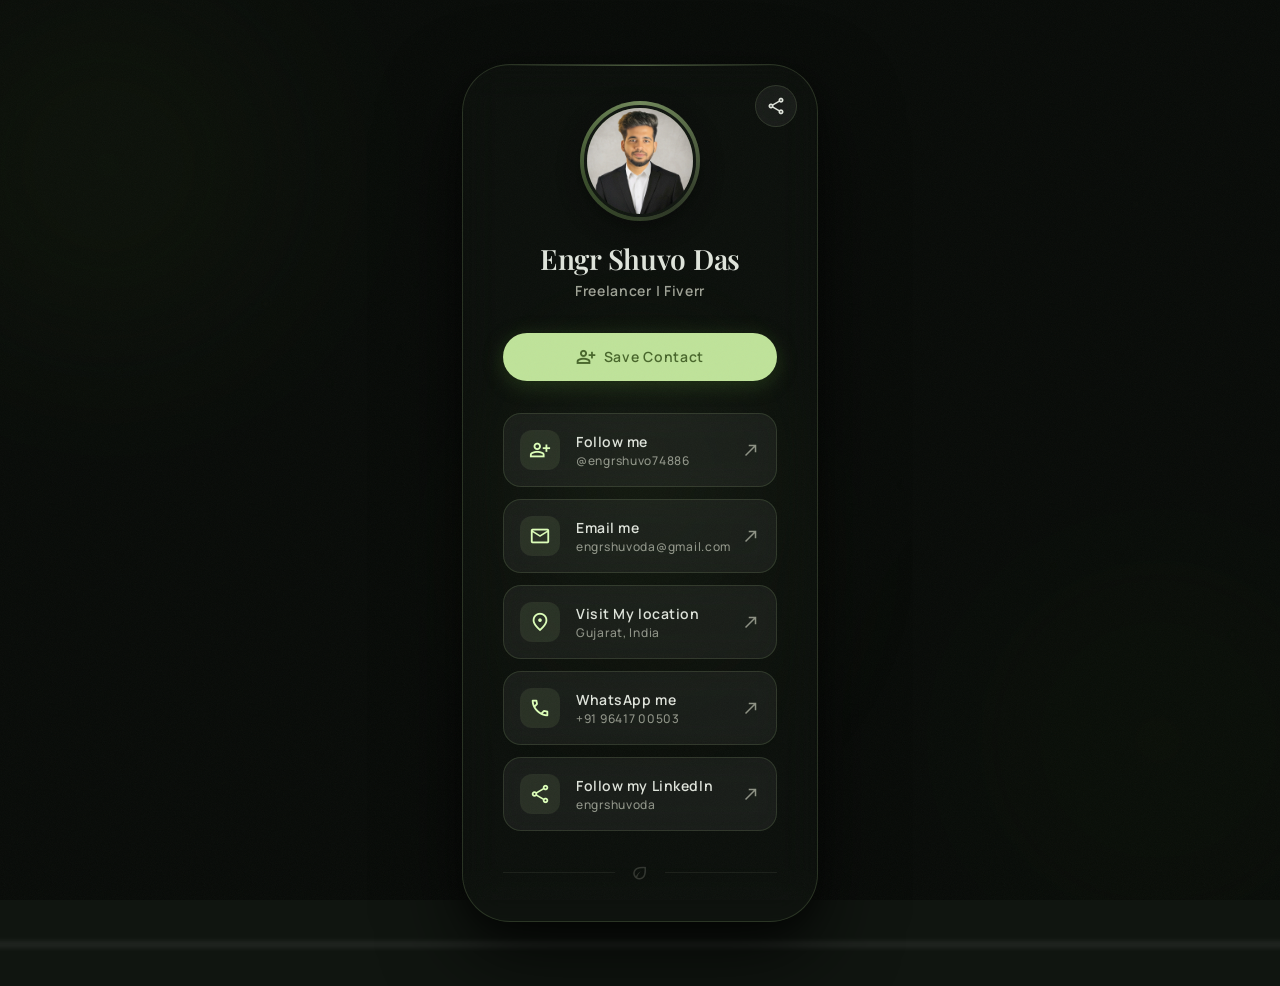
==== index.html @ e0661c2c "up" ====
<!DOCTYPE html>
<html lang="en" class="dark">

<head>
  <meta charset="UTF-8" />
  <meta name="viewport" content="width=device-width, initial-scale=1.0" />
  <meta name="description"
    content="Engr Shuvo Das – Freelancer at Fiverr. Connect via this digital business card: email, WhatsApp, location, and social links." />
  <title>Engr Shuvo Das | Digital Business Card</title>

  <!-- Preconnect for performance -->
  <link rel="preconnect" href="https://fonts.googleapis.com" />
  <link rel="preconnect" href="https://fonts.gstatic.com" crossorigin />

  <!-- Google Fonts: Manrope + Playfair Display -->
  <link
    href="https://fonts.googleapis.com/css2?family=Manrope:wght@400;500;600;700&family=Playfair+Display:wght@500;600;700&display=swap"
    rel="stylesheet" />

  <!-- Material Symbols Outlined -->
  <link
    href="https://fonts.googleapis.com/css2?family=Material+Symbols+Outlined:opsz,wght,FILL,GRAD@20..48,100..700,0..1,-50..200&display=swap"
    rel="stylesheet" />

  <!-- Main stylesheet -->
  <link rel="stylesheet" href="style.css" />
</head>

<body>
  <!-- ANIMATED BACKGROUND: CSS Blobs -->
  <div class="bg-blobs" aria-hidden="true">
    <div class="blob blob-1"></div>
    <div class="blob blob-2"></div>
    <div class="blob blob-3"></div>
  </div>

  <!-- WebGL/Canvas particle layer -->
  <canvas id="bg-canvas" aria-hidden="true"></canvas>

  <!-- Mouse-follow glow -->
  <div class="mouse-glow" id="mouseGlow" aria-hidden="true"></div>

  <!-- BOKEH BACKGROUND IMAGE -->
  <div class="bg-image-wrap" aria-hidden="true">
    <img
      src="https://lh3.googleusercontent.com/aida/[base64]"
      alt="" class="bg-image" />
    <div class="bg-overlay"></div>
  </div>

  <!-- MAIN CONTENT -->
  <main class="card-wrapper" role="main">
    <article class="glass-card" aria-label="Engr Shuvo Das Digital Business Card">

      <!-- ── Floating Share Button (top-right corner) ─────── -->
      <button class="share-fab" id="btn-share" aria-label="Share this card" title="Share">
        <span class="material-symbols-outlined" aria-hidden="true">share</span>
      </button>

      <!-- Profile Section -->
      <header class="profile-section">
        <div class="avatar-ring">
          <img
            src="./Shuvo Pro.png"
            alt="Engr Shuvo Das professional headshot" class="avatar-img" loading="eager" />
        </div>
        <div class="profile-info">
          <h1 class="profile-name">Engr Shuvo Das</h1>
          <p class="profile-title">Freelancer | Fiverr</p>
        </div>
      </header>

      <!-- ── Save Contact CTA ──────────────────────────────── -->
      <button class="save-contact-btn" id="btn-save-contact" aria-label="Save Engr Shuvo Das to contacts">
        <span class="material-symbols-outlined" aria-hidden="true">person_add</span>
        Save Contact
      </button>

      <!-- Action Buttons -->
      <nav class="actions-list" aria-label="Contact actions">

        <a href="https://www.instagram.com/engrshuvo74886/" target="_blank" rel="noopener noreferrer" class="action-btn"
          id="btn-follow" aria-label="Follow Shuvo on Instagram">
          <span class="action-icon-wrap" aria-hidden="true">
            <span class="material-symbols-outlined">person_add</span>
          </span>
          <span class="action-text">
            <span class="action-label">Follow me</span>
            <span class="action-sub">@engrshuvo74886</span>
          </span>
          <span class="action-arrow material-symbols-outlined" aria-hidden="true">north_east</span>
        </a>

        <a href="mailto:engrshuvoda@gmail.com" class="action-btn" id="btn-email" aria-label="Send Shuvo an email">
          <span class="action-icon-wrap" aria-hidden="true">
            <span class="material-symbols-outlined">mail</span>
          </span>
          <span class="action-text">
            <span class="action-label">Email me</span>
            <span class="action-sub">engrshuvoda@gmail.com</span>
          </span>
          <span class="action-arrow material-symbols-outlined" aria-hidden="true">north_east</span>
        </a>

        <a href="https://maps.app.goo.gl/9TnqmrrwfwZEkH7EA" target="_blank" rel="noopener noreferrer"
          class="action-btn" id="btn-office" aria-label="View Shuvo's location on Google Maps">
          <span class="action-icon-wrap" aria-hidden="true">
            <span class="material-symbols-outlined">location_on</span>
          </span>
          <span class="action-text">
            <span class="action-label">Visit My location</span>
            <span class="action-sub">Gujarat, India</span>
          </span>
          <span class="action-arrow material-symbols-outlined" aria-hidden="true">north_east</span>
        </a>

        <a href="https://wa.me/+919641700503" target="_blank" rel="noopener noreferrer" class="action-btn" id="btn-call" aria-label="WhatsApp Shuvo at +91 96417 00503">
          <span class="action-icon-wrap" aria-hidden="true">
            <span class="material-symbols-outlined">call</span>
          </span>
          <span class="action-text">
            <span class="action-label">WhatsApp me</span>
            <span class="action-sub">+91 96417 00503</span>
          </span>
          <span class="action-arrow material-symbols-outlined" aria-hidden="true">north_east</span>
        </a>

        <a href="https://linkedin.com/in/engrshuvoda" target="_blank" rel="noopener noreferrer" class="action-btn"
          id="btn-linkedin" aria-label="Connect with Shuvo on LinkedIn">
          <span class="action-icon-wrap" aria-hidden="true">
            <span class="material-symbols-outlined">share</span>
          </span>
          <span class="action-text">
            <span class="action-label">Follow my LinkedIn</span>
            <span class="action-sub">engrshuvoda</span>
          </span>
          <span class="action-arrow material-symbols-outlined" aria-hidden="true">north_east</span>
        </a>
      </nav>

      <!-- Signature Divider -->
      <div class="sig-divider" aria-hidden="true">
        <div class="sig-line"></div>
        <span class="material-symbols-outlined sig-icon">eco</span>
        <div class="sig-line"></div>
      </div>

    </article>
  </main>

  <!-- Grain overlay for tactile depth -->
  <div class="grain-overlay" aria-hidden="true"></div>

  <!-- Main script -->
  <script src="script.js"></script>
</body>

</html>
---- style.css ----
/* ============================================================
   STYLE.CSS – Mike Gilson Digital Business Card
   Recreated from Stitch design ID: 4870904703855832271
   Architecture: CSS Custom Properties + Mobile-First
   ============================================================ */

/* ──────────────────────────────────────────────────────────
   1. CSS CUSTOM PROPERTIES (Design Tokens)
   ────────────────────────────────────────────────────────── */
:root {
  /* ── Colour palette (Material You – Forest Green dark scheme) ── */
  --color-background:              #101510;
  --color-surface:                 #101510;
  --color-surface-container-low:   #181d18;
  --color-surface-container:       #1c211b;
  --color-surface-container-high:  #262b26;
  --color-surface-container-highest: #313630;
  --color-surface-bright:          #353b35;
  --color-surface-dim:             #101510;
  --color-surface-variant:         #313630;

  --color-primary:                 #ddffb9;
  --color-primary-container:       #bfe39a;
  --color-primary-fixed:           #caeea4;
  --color-primary-fixed-dim:       #aed18a;
  --color-inverse-primary:         #49672c;

  --color-secondary:               #bdce89;
  --color-secondary-container:     #3e4c16;
  --color-secondary-fixed:         #d9eaa3;

  --color-tertiary:                #ebfcbf;
  --color-tertiary-container:      #cedfa5;

  --color-on-surface:              #dfe4db;
  --color-on-surface-variant:      #c4c8b9;
  --color-on-background:           #dfe4db;
  --color-on-primary:              #1c3701;
  --color-on-primary-container:    #48662b;
  --color-on-secondary-container:  #acbc7a;

  --color-outline:                 #8e9285;
  --color-outline-variant:         #44483d;
  --color-surface-tint:            #aed18a;

  /* ── Glass / blur ── */
  --glass-bg:       rgba(16, 21, 16, 0.45);
  --glass-border:   rgba(174, 209, 138, 0.18);
  --glass-blur:     20px;

  --btn-bg:         rgba(255, 255, 255, 0.05);
  --btn-border:     rgba(191, 227, 154, 0.14);
  --btn-hover-bg:   rgba(174, 209, 138, 0.1);
  --btn-active-bg:  rgba(174, 209, 138, 0.18);

  /* ── Typography ── */
  --font-sans:   'Manrope', system-ui, -apple-system, sans-serif;
  --font-serif:  'Playfair Display', Georgia, serif;

  /* ── Spacing scale ── */
  --sp-1:  4px;
  --sp-2:  8px;
  --sp-3:  12px;
  --sp-4:  16px;
  --sp-5:  20px;
  --sp-6:  24px;
  --sp-7:  28px;
  --sp-8:  32px;
  --sp-10: 40px;
  --sp-12: 48px;

  /* ── Radius ── */
  --radius-sm:   6px;
  --radius-md:   12px;
  --radius-lg:   18px;
  --radius-xl:   24px;
  --radius-card: 40px;
  --radius-full: 9999px;

  /* ── Shadows ── */
  --shadow-card:  0 32px 80px rgba(0, 0, 0, 0.7),
                  0 8px 24px rgba(0, 0, 0, 0.4);
  --shadow-avatar: 0 0 0 4px rgba(174, 209, 138, 0.2),
                   0 8px 24px rgba(0, 0, 0, 0.5);

  /* ── Transitions ── */
  --ease-out-expo:  cubic-bezier(0.16, 1, 0.3, 1);
  --ease-smooth:    cubic-bezier(0.4, 0, 0.2, 1);
  --dur-fast:       150ms;
  --dur-mid:        280ms;
  --dur-slow:       500ms;
}

/* ──────────────────────────────────────────────────────────
   2. RESET & BASE
   ────────────────────────────────────────────────────────── */
*, *::before, *::after {
  box-sizing: border-box;
  margin: 0;
  padding: 0;
}

html {
  -webkit-text-size-adjust: 100%;
  scroll-behavior: smooth;
}

body {
  font-family: var(--font-sans);
  font-size: 16px;
  line-height: 1.5;
  color: var(--color-on-surface);
  background-color: var(--color-background);
  min-height: 100dvh;
  display: flex;
  align-items: center;
  justify-content: center;
  overflow-x: hidden;
  /* Subtle vignette on body */
  -webkit-font-smoothing: antialiased;
  -moz-osx-font-smoothing: grayscale;
}

img {
  display: block;
  max-width: 100%;
}

a {
  text-decoration: none;
  color: inherit;
}

/* Focus ring for accessibility */
:focus-visible {
  outline: 2px solid var(--color-primary);
  outline-offset: 3px;
  border-radius: var(--radius-sm);
}

/* ──────────────────────────────────────────────────────────
   3. ANIMATED BACKGROUND LAYERS
   ────────────────────────────────────────────────────────── */

/* Canvas particle layer (JS-driven) */
#bg-canvas {
  position: fixed;
  inset: 0;
  z-index: 1;
  width: 100%;
  height: 100%;
  pointer-events: none;
  opacity: 0.35;
}

/* CSS blob layer */
.bg-blobs {
  position: fixed;
  inset: 0;
  z-index: 0;
  pointer-events: none;
  overflow: hidden;
}

.blob {
  position: absolute;
  border-radius: 50%;
  filter: blur(80px);
  opacity: 0.18;
  will-change: transform;
}

.blob-1 {
  width: 600px;
  height: 600px;
  background: radial-gradient(circle, #4d7c2e 0%, transparent 70%);
  top: -15%;
  left: -15%;
  animation: blobFloat1 18s ease-in-out infinite alternate;
}

.blob-2 {
  width: 500px;
  height: 500px;
  background: radial-gradient(circle, #2e5c1a 0%, transparent 70%);
  bottom: -10%;
  right: -10%;
  animation: blobFloat2 22s ease-in-out infinite alternate;
}

.blob-3 {
  width: 400px;
  height: 400px;
  background: radial-gradient(circle, #7aad4f 0%, transparent 70%);
  top: 40%;
  left: 50%;
  transform: translateX(-50%);
  animation: blobFloat3 26s ease-in-out infinite alternate;
}

@keyframes blobFloat1 {
  0%   { transform: translate(0, 0) scale(1); }
  50%  { transform: translate(6%, 8%) scale(1.07); }
  100% { transform: translate(3%, 4%) scale(0.95); }
}

@keyframes blobFloat2 {
  0%   { transform: translate(0, 0) scale(1); }
  50%  { transform: translate(-5%, -7%) scale(1.1); }
  100% { transform: translate(-3%, -3%) scale(0.98); }
}

@keyframes blobFloat3 {
  0%   { transform: translateX(-50%) scale(1) rotate(0deg); }
  100% { transform: translateX(-50%) scale(1.15) rotate(12deg); }
}

/* Respect reduced-motion */
@media (prefers-reduced-motion: reduce) {
  .blob,
  .avatar-ring::before {
    animation: none !important;
  }
  #bg-canvas {
    display: none;
  }
}

/* ──────────────────────────────────────────────────────────
   4. BOKEH BACKGROUND IMAGE
   ────────────────────────────────────────────────────────── */
.bg-image-wrap {
  position: fixed;
  inset: 0;
  z-index: 2;
  pointer-events: none;
}

.bg-image {
  width: 100%;
  height: 100%;
  object-fit: cover;
  transform: scale(1.1);
  filter: blur(3px) brightness(0.65);
  will-change: transform;
  transition: transform 0.1s linear;
}

.bg-overlay {
  position: absolute;
  inset: 0;
  background: rgba(0, 0, 0, 0.45);
}

/* ──────────────────────────────────────────────────────────
   5. MOUSE GLOW EFFECT
   ────────────────────────────────────────────────────────── */
.mouse-glow {
  position: fixed;
  top: 0;
  left: 0;
  width: 380px;
  height: 380px;
  border-radius: 50%;
  background: radial-gradient(
    circle at center,
    rgba(174, 209, 138, 0.08) 0%,
    transparent 70%
  );
  pointer-events: none;
  z-index: 3;
  transform: translate(-50%, -50%);
  transition: transform 0.05s linear;
  /* Smoothed with JS RAF */
}

/* ──────────────────────────────────────────────────────────
   6. CARD LAYOUT
   ────────────────────────────────────────────────────────── */
.card-wrapper {
  position: relative;
  z-index: 20;
  width: 100%;
  max-width: 400px;
  padding: var(--sp-5);
  /* Centre vertically on short screens */
  margin: var(--sp-8) auto;
}

.glass-card {
  background: var(--glass-bg);
  backdrop-filter: blur(var(--glass-blur)) saturate(120%);
  -webkit-backdrop-filter: blur(var(--glass-blur)) saturate(120%);
  border: 1px solid var(--glass-border);
  border-radius: var(--radius-card);
  padding: var(--sp-8);
  display: flex;
  flex-direction: column;
  align-items: center;
  box-shadow: var(--shadow-card);
  /* Relative so the share-fab can be positioned inside */
  position: relative;
  overflow: visible; /* allow FAB to sit at corner edge */
}

/* Top-edge shimmer line */
.glass-card::before {
  content: '';
  position: absolute;
  top: 0;
  left: 10%;
  right: 10%;
  height: 1px;
  background: linear-gradient(
    90deg,
    transparent,
    rgba(174, 209, 138, 0.4),
    transparent
  );
}

/* ──────────────────────────────────────────────────────────
   7. PROFILE SECTION
   ────────────────────────────────────────────────────────── */
.profile-section {
  display: flex;
  flex-direction: column;
  align-items: center;
  margin-bottom: var(--sp-8);
}

/* Avatar ring with animated halo */
.avatar-ring {
  position: relative;
  width: 112px;
  height: 112px;
  margin-bottom: var(--sp-6);
}

.avatar-ring::before {
  content: '';
  position: absolute;
  inset: -4px;
  border-radius: 50%;
  background: conic-gradient(
    from 0deg,
    rgba(174, 209, 138, 0.6) 0%,
    rgba(174, 209, 138, 0.05) 40%,
    rgba(78, 124, 46, 0.4) 70%,
    rgba(174, 209, 138, 0.6) 100%
  );
  animation: ringRotate 6s linear infinite;
  z-index: 0;
}

@keyframes ringRotate {
  from { transform: rotate(0deg); }
  to   { transform: rotate(360deg); }
}

.avatar-img {
  position: relative;
  z-index: 1;
  width: 100%;
  height: 100%;
  border-radius: 50%;
  object-fit: cover;
  object-position: center top;
  box-shadow: var(--shadow-avatar);
  /* Clip to circle on top of pseudo-element */
  border: 3px solid var(--color-background);
}

/* Name and title */
.profile-info {
  text-align: center;
}

.profile-name {
  font-family: var(--font-serif);
  font-size: 24px;
  line-height: 32px;
  font-weight: 600;
  color: var(--color-on-surface);
  letter-spacing: -0.01em;
  margin-bottom: var(--sp-1);
}

.profile-title {
  font-family: var(--font-sans);
  font-size: 14px;
  line-height: 20px;
  font-weight: 600;
  letter-spacing: 0.05em;
  color: var(--color-on-surface-variant);
  opacity: 0.8;
  text-transform: none;
}

/* ──────────────────────────────────────────────────────────
   8. ACTION BUTTONS
   ────────────────────────────────────────────────────────── */
.actions-list {
  width: 100%;
  display: flex;
  flex-direction: column;
  gap: var(--sp-3);
}

.action-btn {
  display: flex;
  align-items: center;
  padding: var(--sp-4);
  border-radius: var(--radius-lg);
  background: var(--btn-bg);
  backdrop-filter: blur(12px);
  -webkit-backdrop-filter: blur(12px);
  border: 1px solid var(--btn-border);
  cursor: pointer;
  position: relative;
  overflow: hidden;
  transition:
    background var(--dur-mid) var(--ease-smooth),
    border-color var(--dur-mid) var(--ease-smooth),
    box-shadow var(--dur-mid) var(--ease-smooth),
    transform var(--dur-fast) var(--ease-smooth);
  /* Mouse-follow shine via CSS custom props (set by JS) */
  --mouse-x: 50%;
  --mouse-y: 50%;
}

/* Mouse-follow radial shine */
.action-btn::before {
  content: '';
  position: absolute;
  inset: 0;
  border-radius: inherit;
  background: radial-gradient(
    140px circle at var(--mouse-x) var(--mouse-y),
    rgba(174, 209, 138, 0.12),
    transparent 80%
  );
  opacity: 0;
  transition: opacity var(--dur-mid) var(--ease-smooth);
  pointer-events: none;
}

.action-btn:hover::before {
  opacity: 1;
}

.action-btn:hover {
  background: var(--btn-hover-bg);
  border-color: rgba(174, 209, 138, 0.3);
  box-shadow: 0 4px 20px rgba(0, 0, 0, 0.3),
              0 0 0 1px rgba(174, 209, 138, 0.08);
  transform: translateY(-1px);
}

.action-btn:active {
  transform: scale(0.97) translateY(0);
  background: var(--btn-active-bg);
  transition-duration: var(--dur-fast);
}

/* Icon bubble */
.action-icon-wrap {
  flex-shrink: 0;
  width: 40px;
  height: 40px;
  border-radius: var(--radius-md);
  background: rgba(174, 209, 138, 0.1);
  display: flex;
  align-items: center;
  justify-content: center;
  margin-right: var(--sp-4);
  color: var(--color-primary);
  transition: background var(--dur-mid) var(--ease-smooth),
              color var(--dur-mid) var(--ease-smooth);
}

.action-btn:hover .action-icon-wrap {
  background: rgba(174, 209, 138, 0.18);
}

.action-icon-wrap .material-symbols-outlined {
  font-variation-settings: 'FILL' 0, 'wght' 400, 'GRAD' 0, 'opsz' 24;
  font-size: 22px;
}

/* Text group */
.action-text {
  flex: 1;
  display: flex;
  flex-direction: column;
  gap: 1px;
  text-align: left;
  min-width: 0;
}

.action-label {
  font-family: var(--font-sans);
  font-size: 14px;
  font-weight: 600;
  letter-spacing: 0.04em;
  color: var(--color-on-surface);
  line-height: 20px;
  white-space: nowrap;
  overflow: hidden;
  text-overflow: ellipsis;
}

.action-sub {
  font-family: var(--font-sans);
  font-size: 12px;
  font-weight: 500;
  letter-spacing: 0.06em;
  color: var(--color-on-surface-variant);
  opacity: 0.7;
  line-height: 16px;
  white-space: nowrap;
  overflow: hidden;
  text-overflow: ellipsis;
}

/* Arrow icon */
.action-arrow {
  flex-shrink: 0;
  font-size: 18px;
  color: var(--color-outline);
  font-variation-settings: 'FILL' 0, 'wght' 400, 'GRAD' 0, 'opsz' 24;
  transition: color var(--dur-mid) var(--ease-smooth),
              transform var(--dur-mid) var(--ease-out-expo);
}

.action-btn:hover .action-arrow {
  color: var(--color-primary);
  transform: translate(2px, -2px);
}

/* ──────────────────────────────────────────────────────────
   9. SIGNATURE DIVIDER
   ────────────────────────────────────────────────────────── */
.sig-divider {
  margin-top: var(--sp-8);
  width: 100%;
  display: flex;
  align-items: center;
  gap: var(--sp-4);
  opacity: 0.3;
}

.sig-line {
  flex: 1;
  height: 1px;
  background: var(--color-outline-variant);
}

.sig-icon {
  font-size: 18px;
  color: var(--color-outline);
  font-variation-settings: 'FILL' 0, 'wght' 300, 'GRAD' 0, 'opsz' 24;
}

/* ──────────────────────────────────────────────────────────
   10. GRAIN OVERLAY
   ────────────────────────────────────────────────────────── */
.grain-overlay {
  position: fixed;
  inset: 0;
  z-index: 50;
  pointer-events: none;
  opacity: 0.035;
  background-image: url("data:image/svg+xml,%3Csvg viewBox='0 0 256 256' xmlns='http://www.w3.org/2000/svg'%3E%3Cfilter id='noise'%3E%3CfeTurbulence type='fractalNoise' baseFrequency='0.9' numOctaves='4' stitchTiles='stitch'/%3E%3C/filter%3E%3Crect width='100%25' height='100%25' filter='url(%23noise)' opacity='1'/%3E%3C/svg%3E");
  background-size: 200px 200px;
}

/* ──────────────────────────────────────────────────────────
   11. UTILITY CLASSES
   ────────────────────────────────────────────────────────── */
.sr-only {
  position: absolute;
  width: 1px;
  height: 1px;
  padding: 0;
  margin: -1px;
  overflow: hidden;
  clip: rect(0, 0, 0, 0);
  white-space: nowrap;
  border-width: 0;
}

.flex          { display: flex; }
.flex-col      { flex-direction: column; }
.items-center  { align-items: center; }
.justify-center { justify-content: center; }
.w-full        { width: 100%; }
.text-center   { text-align: center; }

/* ──────────────────────────────────────────────────────────
   12. CARD ENTRANCE ANIMATION
   ────────────────────────────────────────────────────────── */
@keyframes cardEnter {
  from {
    opacity: 0;
    transform: translateY(24px) scale(0.97);
  }
  to {
    opacity: 1;
    transform: translateY(0) scale(1);
  }
}

.glass-card {
  animation: cardEnter 0.7s var(--ease-out-expo) both;
}

.action-btn {
  opacity: 0;
  animation: btnEnter 0.5s var(--ease-out-expo) both;
}

@keyframes btnEnter {
  from {
    opacity: 0;
    transform: translateY(12px);
  }
  to {
    opacity: 1;
    transform: translateY(0);
  }
}

/* Staggered entrance for each button */
.action-btn:nth-child(1) { animation-delay: 0.35s; }
.action-btn:nth-child(2) { animation-delay: 0.45s; }
.action-btn:nth-child(3) { animation-delay: 0.55s; }
.action-btn:nth-child(4) { animation-delay: 0.65s; }
.action-btn:nth-child(5) { animation-delay: 0.75s; }

/* ──────────────────────────────────────────────────────────
   13. RESPONSIVE – TABLET & DESKTOP
   ────────────────────────────────────────────────────────── */
@media (min-width: 480px) {
  .card-wrapper {
    padding: var(--sp-6);
  }

  .glass-card {
    padding: var(--sp-10);
    border-radius: 48px;
  }

  .profile-name {
    font-size: 28px;
    line-height: 36px;
  }
}

@media (min-width: 768px) {
  .card-wrapper {
    padding: var(--sp-8);
    max-width: 420px;
  }
}

/* ──────────────────────────────────────────────────────────
   14. MATERIAL SYMBOLS GLOBAL SETTINGS
   ────────────────────────────────────────────────────────── */
.material-symbols-outlined {
  font-variation-settings: 'FILL' 0, 'wght' 400, 'GRAD' 0, 'opsz' 24;
  user-select: none;
}

/* ──────────────────────────────────────────────────────────
   15. FLOATING SHARE BUTTON (FAB)
   ────────────────────────────────────────────────────────── */
.share-fab {
  /* Positioned at the top-right corner of the glass card */
  position: absolute;
  top: 20px;
  right: 20px;
  width: 42px;
  height: 42px;
  border-radius: 50%;
  border: 1px solid var(--btn-border);
  background: var(--btn-bg);
  backdrop-filter: blur(12px);
  -webkit-backdrop-filter: blur(12px);
  display: flex;
  align-items: center;
  justify-content: center;
  color: var(--color-on-surface);
  cursor: pointer;
  z-index: 10;
  transition:
    background var(--dur-mid) var(--ease-smooth),
    border-color var(--dur-mid) var(--ease-smooth),
    box-shadow var(--dur-mid) var(--ease-smooth),
    transform var(--dur-fast) var(--ease-smooth);
}

.share-fab .material-symbols-outlined {
  font-size: 20px;
  font-variation-settings: 'FILL' 0, 'wght' 400, 'GRAD' 0, 'opsz' 24;
}

.share-fab:hover {
  background: var(--btn-hover-bg);
  border-color: rgba(174, 209, 138, 0.35);
  color: var(--color-primary);
  box-shadow: 0 0 18px rgba(174, 209, 138, 0.2);
  transform: scale(1.08);
}

.share-fab:active {
  transform: scale(0.93);
  transition-duration: var(--dur-fast);
}

/* Entrance animation for FAB */
.share-fab {
  opacity: 0;
  animation: fabEnter 0.6s var(--ease-out-expo) 0.3s both;
}

@keyframes fabEnter {
  from { opacity: 0; transform: scale(0.6) rotate(-20deg); }
  to   { opacity: 1; transform: scale(1)   rotate(0deg);   }
}

/* ──────────────────────────────────────────────────────────
   16. SAVE CONTACT BUTTON
   ────────────────────────────────────────────────────────── */
.save-contact-btn {
  width: 100%;
  display: flex;
  align-items: center;
  justify-content: center;
  gap: var(--sp-2);
  padding: 14px var(--sp-6);
  margin-bottom: var(--sp-8);
  border-radius: var(--radius-full);
  border: none;
  /* Solid primary-container fill – stands out from the glass buttons */
  background: var(--color-primary-container);
  color: var(--color-on-primary-container);
  font-family: var(--font-sans);
  font-size: 14px;
  font-weight: 600;
  letter-spacing: 0.05em;
  line-height: 20px;
  cursor: pointer;
  box-shadow: 0 4px 20px rgba(78, 124, 46, 0.35),
              0 1px 4px rgba(0, 0, 0, 0.3);
  transition:
    background var(--dur-mid) var(--ease-smooth),
    box-shadow var(--dur-mid) var(--ease-smooth),
    transform var(--dur-fast) var(--ease-smooth);
}

.save-contact-btn .material-symbols-outlined {
  font-size: 20px;
  font-variation-settings: 'FILL' 0, 'wght' 500, 'GRAD' 0, 'opsz' 24;
}

.save-contact-btn:hover {
  background: #caeea4; /* primary-fixed – slightly lighter */
  box-shadow: 0 6px 28px rgba(78, 124, 46, 0.5),
              0 2px 6px rgba(0, 0, 0, 0.25);
  transform: translateY(-1px);
}

.save-contact-btn:active {
  transform: scale(0.96) translateY(0);
  box-shadow: 0 2px 10px rgba(78, 124, 46, 0.3);
  transition-duration: var(--dur-fast);
}

/* Entrance animation – slides in after name/title */
.save-contact-btn {
  opacity: 0;
  animation: saveEnter 0.55s var(--ease-out-expo) 0.28s both;
}

@keyframes saveEnter {
  from { opacity: 0; transform: translateY(10px) scale(0.97); }
  to   { opacity: 1; transform: translateY(0)    scale(1);    }
}

/* ── Success state (toggled by JS after click) ── */
.save-contact-btn.saved {
  background: var(--color-secondary-container);
  color: var(--color-on-secondary-container);
  box-shadow: none;
  cursor: default;
  pointer-events: none;
}
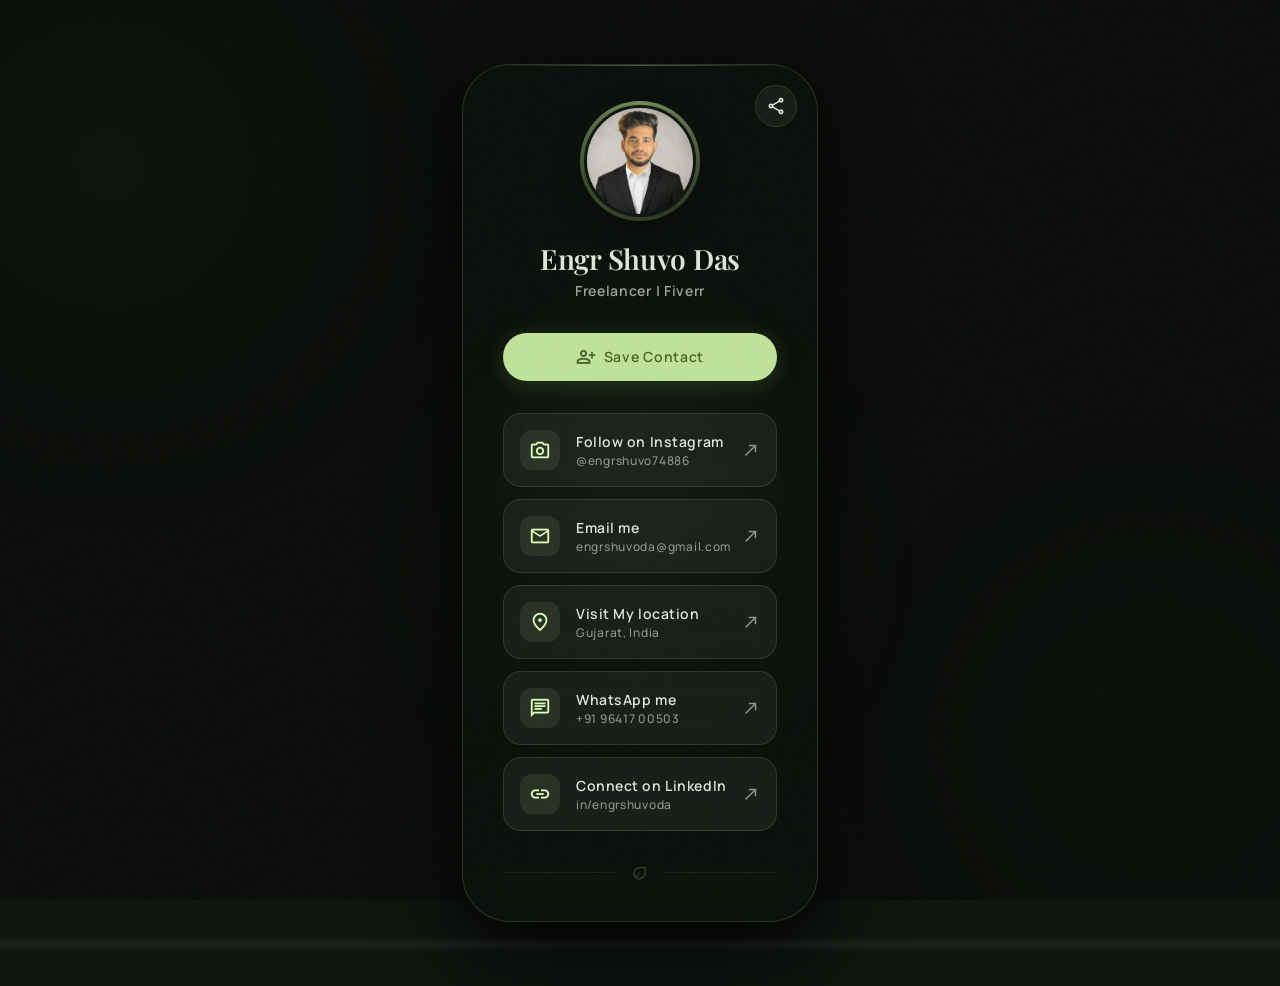
==== commit 543fdd18: "up" ====
--- a/index.html
+++ b/index.html
@@ -82,10 +82,10 @@
         <a href="https://www.instagram.com/engrshuvo74886/" target="_blank" rel="noopener noreferrer" class="action-btn"
           id="btn-follow" aria-label="Follow Shuvo on Instagram">
           <span class="action-icon-wrap" aria-hidden="true">
-            <span class="material-symbols-outlined">person_add</span>
+            <span class="material-symbols-outlined">photo_camera</span>
           </span>
           <span class="action-text">
-            <span class="action-label">Follow me</span>
+            <span class="action-label">Follow on Instagram</span>
             <span class="action-sub">@engrshuvo74886</span>
           </span>
           <span class="action-arrow material-symbols-outlined" aria-hidden="true">north_east</span>
@@ -114,9 +114,9 @@
           <span class="action-arrow material-symbols-outlined" aria-hidden="true">north_east</span>
         </a>
 
-        <a href="https://wa.me/+919641700503" target="_blank" rel="noopener noreferrer" class="action-btn" id="btn-call" aria-label="WhatsApp Shuvo at +91 96417 00503">
+        <a href="https://wa.me/919641700503" target="_blank" rel="noopener noreferrer" class="action-btn" id="btn-call" aria-label="WhatsApp Shuvo at +91 96417 00503">
           <span class="action-icon-wrap" aria-hidden="true">
-            <span class="material-symbols-outlined">call</span>
+            <span class="material-symbols-outlined">chat</span>
           </span>
           <span class="action-text">
             <span class="action-label">WhatsApp me</span>
@@ -128,11 +128,11 @@
         <a href="https://linkedin.com/in/engrshuvoda" target="_blank" rel="noopener noreferrer" class="action-btn"
           id="btn-linkedin" aria-label="Connect with Shuvo on LinkedIn">
           <span class="action-icon-wrap" aria-hidden="true">
-            <span class="material-symbols-outlined">share</span>
+            <span class="material-symbols-outlined">link</span>
           </span>
           <span class="action-text">
-            <span class="action-label">Follow my LinkedIn</span>
-            <span class="action-sub">engrshuvoda</span>
+            <span class="action-label">Connect on LinkedIn</span>
+            <span class="action-sub">in/engrshuvoda</span>
           </span>
           <span class="action-arrow material-symbols-outlined" aria-hidden="true">north_east</span>
         </a>
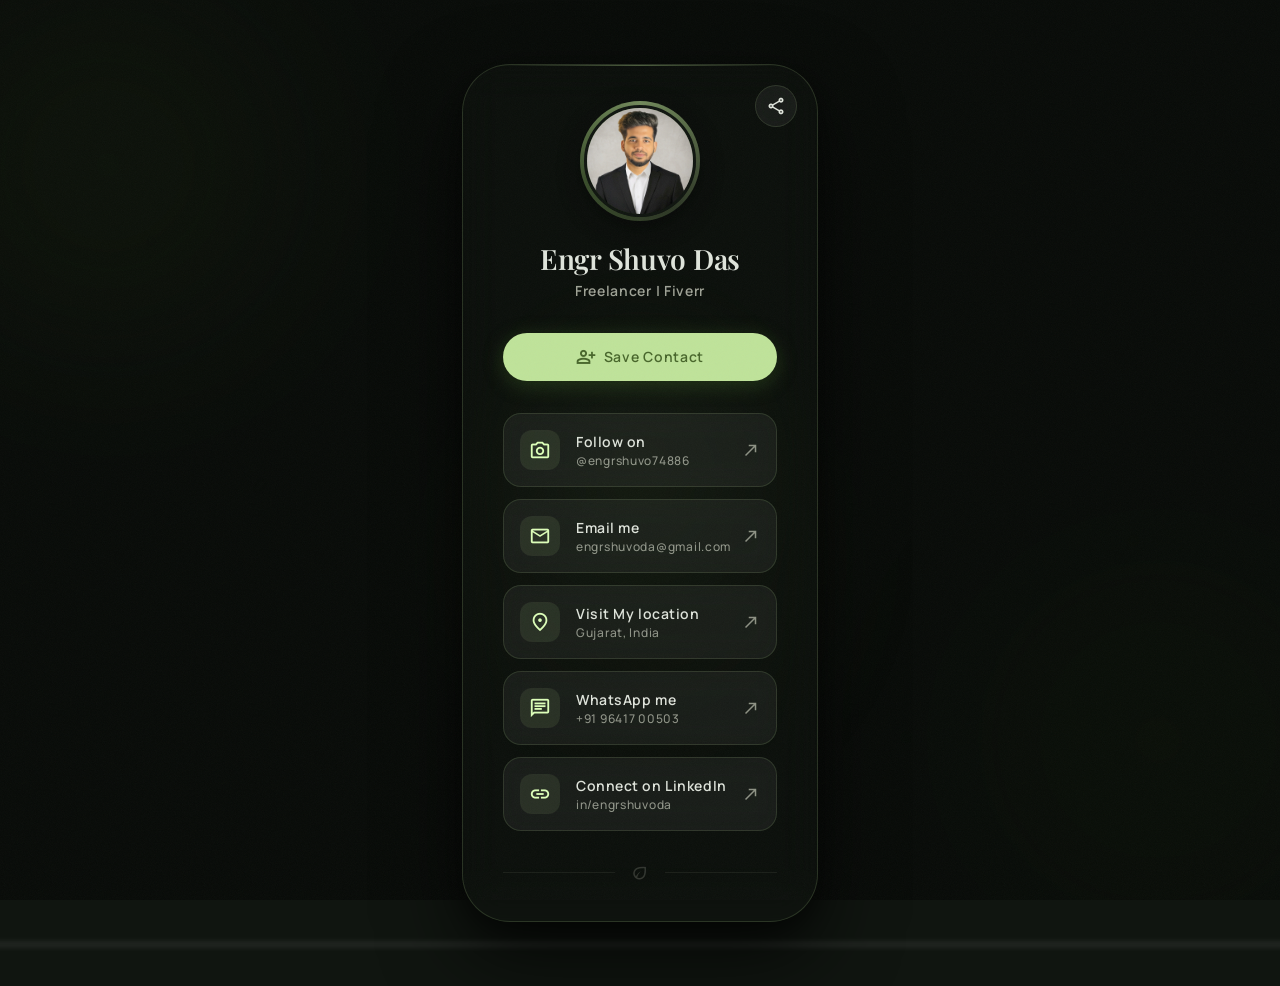
==== commit 8dc00f2c: "Update index.html" ====
--- a/index.html
+++ b/index.html
@@ -85,7 +85,7 @@
             <span class="material-symbols-outlined">photo_camera</span>
           </span>
           <span class="action-text">
-            <span class="action-label">Follow on Instagram</span>
+            <span class="action-label">Follow on</span>
             <span class="action-sub">@engrshuvo74886</span>
           </span>
           <span class="action-arrow material-symbols-outlined" aria-hidden="true">north_east</span>
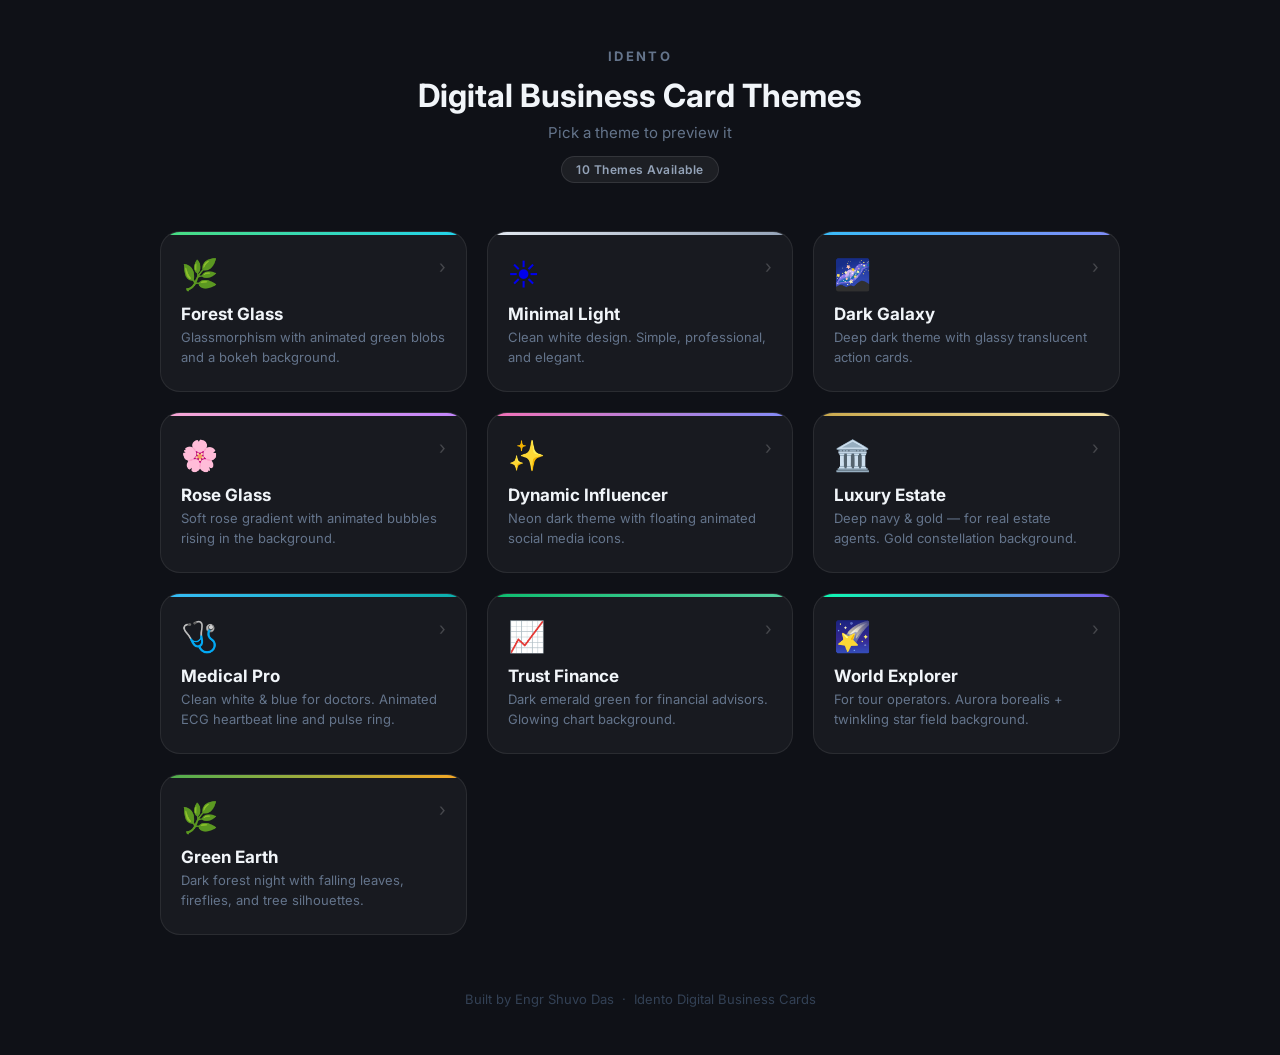
==== commit 964ab2d1: "Create index.html" ====
--- a/index.html
+++ b/index.html
@@ -1,158 +1,232 @@
 <!DOCTYPE html>
-<html lang="en" class="dark">
-
+<html lang="en">
 <head>
   <meta charset="UTF-8" />
   <meta name="viewport" content="width=device-width, initial-scale=1.0" />
-  <meta name="description"
-    content="Engr Shuvo Das – Freelancer at Fiverr. Connect via this digital business card: email, WhatsApp, location, and social links." />
-  <title>Engr Shuvo Das | Digital Business Card</title>
-
-  <!-- Preconnect for performance -->
+  <meta name="description" content="Idento – Digital Business Card Themes by Engr Shuvo Das" />
+  <title>Idento | Theme Gallery</title>
+
   <link rel="preconnect" href="https://fonts.googleapis.com" />
   <link rel="preconnect" href="https://fonts.gstatic.com" crossorigin />
-
-  <!-- Google Fonts: Manrope + Playfair Display -->
-  <link
-    href="https://fonts.googleapis.com/css2?family=Manrope:wght@400;500;600;700&family=Playfair+Display:wght@500;600;700&display=swap"
-    rel="stylesheet" />
-
-  <!-- Material Symbols Outlined -->
-  <link
-    href="https://fonts.googleapis.com/css2?family=Material+Symbols+Outlined:opsz,wght,FILL,GRAD@20..48,100..700,0..1,-50..200&display=swap"
-    rel="stylesheet" />
-
-  <!-- Main stylesheet -->
-  <link rel="stylesheet" href="style.css" />
+  <link href="https://fonts.googleapis.com/css2?family=Inter:wght@400;500;600;700&display=swap" rel="stylesheet" />
+
+  <style>
+    *, *::before, *::after { box-sizing: border-box; margin: 0; padding: 0; }
+
+    body {
+      font-family: 'Inter', system-ui, sans-serif;
+      background: #0f1117;
+      color: #e2e8f0;
+      min-height: 100vh;
+      padding: 48px 24px;
+    }
+
+    /* ── HEADER ── */
+    header {
+      text-align: center;
+      margin-bottom: 48px;
+    }
+
+    .logo {
+      font-size: 13px;
+      font-weight: 700;
+      letter-spacing: 0.18em;
+      text-transform: uppercase;
+      color: #64748b;
+      margin-bottom: 12px;
+    }
+
+    h1 {
+      font-size: 32px;
+      font-weight: 700;
+      color: #f1f5f9;
+      margin-bottom: 8px;
+    }
+
+    .subtitle {
+      font-size: 15px;
+      color: #64748b;
+    }
+
+    .badge {
+      display: inline-block;
+      margin-top: 14px;
+      background: rgba(255,255,255,0.06);
+      border: 1px solid rgba(255,255,255,0.1);
+      color: #94a3b8;
+      font-size: 12px;
+      font-weight: 600;
+      padding: 5px 14px;
+      border-radius: 20px;
+      letter-spacing: 0.04em;
+    }
+
+    /* ── GRID ── */
+    .grid {
+      display: grid;
+      grid-template-columns: repeat(auto-fill, minmax(260px, 1fr));
+      gap: 20px;
+      max-width: 960px;
+      margin: 0 auto;
+    }
+
+    /* ── CARD ── */
+    .card {
+      display: block;
+      text-decoration: none;
+      background: rgba(255,255,255,0.04);
+      border: 1px solid rgba(255,255,255,0.08);
+      border-radius: 20px;
+      padding: 24px 20px;
+      transition: transform 0.2s ease, background 0.2s ease, border-color 0.2s ease;
+      position: relative;
+      overflow: hidden;
+    }
+
+    .card:hover {
+      transform: translateY(-4px);
+      background: rgba(255,255,255,0.07);
+      border-color: rgba(255,255,255,0.16);
+    }
+
+    /* Colour accent bar at top */
+    .card::before {
+      content: '';
+      position: absolute;
+      top: 0; left: 0; right: 0;
+      height: 3px;
+      background: var(--accent);
+      border-radius: 20px 20px 0 0;
+    }
+
+    .icon {
+      font-size: 30px;
+      margin-bottom: 12px;
+      display: block;
+    }
+
+    .theme-name {
+      font-size: 17px;
+      font-weight: 700;
+      color: #f1f5f9;
+      margin-bottom: 4px;
+    }
+
+    .theme-desc {
+      font-size: 13px;
+      color: #64748b;
+      line-height: 1.5;
+    }
+
+    .arrow {
+      position: absolute;
+      top: 24px;
+      right: 20px;
+      font-size: 18px;
+      color: rgba(255,255,255,0.2);
+      transition: color 0.2s ease, transform 0.2s ease;
+    }
+
+    .card:hover .arrow {
+      color: rgba(255,255,255,0.6);
+      transform: translateX(3px);
+    }
+
+    /* ── FOOTER ── */
+    footer {
+      text-align: center;
+      margin-top: 56px;
+      font-size: 13px;
+      color: #334155;
+    }
+  </style>
 </head>
-
 <body>
-  <!-- ANIMATED BACKGROUND: CSS Blobs -->
-  <div class="bg-blobs" aria-hidden="true">
-    <div class="blob blob-1"></div>
-    <div class="blob blob-2"></div>
-    <div class="blob blob-3"></div>
+
+  <header>
+    <p class="logo">Idento</p>
+    <h1>Digital Business Card Themes</h1>
+    <p class="subtitle">Pick a theme to preview it</p>
+    <span class="badge">10 Themes Available</span>
+  </header>
+
+  <div class="grid">
+
+    <a href="Forest Glass/index.html" class="card" style="--accent: linear-gradient(90deg, #4ade80, #22d3ee);">
+      <span class="icon">🌿</span>
+      <p class="theme-name">Forest Glass</p>
+      <p class="theme-desc">Glassmorphism with animated green blobs and a bokeh background.</p>
+      <span class="arrow">›</span>
+    </a>
+
+    <a href="Minimal Light/index.html" class="card" style="--accent: linear-gradient(90deg, #e2e8f0, #94a3b8);">
+      <span class="icon">☀️</span>
+      <p class="theme-name">Minimal Light</p>
+      <p class="theme-desc">Clean white design. Simple, professional, and elegant.</p>
+      <span class="arrow">›</span>
+    </a>
+
+    <a href="Dark Galaxy/index.html" class="card" style="--accent: linear-gradient(90deg, #38bdf8, #818cf8);">
+      <span class="icon">🌌</span>
+      <p class="theme-name">Dark Galaxy</p>
+      <p class="theme-desc">Deep dark theme with glassy translucent action cards.</p>
+      <span class="arrow">›</span>
+    </a>
+
+    <a href="Rose Glass/index.html" class="card" style="--accent: linear-gradient(90deg, #f9a8d4, #c084fc);">
+      <span class="icon">🌸</span>
+      <p class="theme-name">Rose Glass</p>
+      <p class="theme-desc">Soft rose gradient with animated bubbles rising in the background.</p>
+      <span class="arrow">›</span>
+    </a>
+
+    <a href="Dynamic Influencer/index.html" class="card" style="--accent: linear-gradient(90deg, #f472b6, #818cf8);">
+      <span class="icon">✨</span>
+      <p class="theme-name">Dynamic Influencer</p>
+      <p class="theme-desc">Neon dark theme with floating animated social media icons.</p>
+      <span class="arrow">›</span>
+    </a>
+
+    <a href="Luxury Estate/index.html" class="card" style="--accent: linear-gradient(90deg, #c9a84c, #f5e3a9);">
+      <span class="icon">🏛️</span>
+      <p class="theme-name">Luxury Estate</p>
+      <p class="theme-desc">Deep navy & gold — for real estate agents. Gold constellation background.</p>
+      <span class="arrow">›</span>
+    </a>
+
+    <a href="Medical Pro/index.html" class="card" style="--accent: linear-gradient(90deg, #38bdf8, #0aafaa);">
+      <span class="icon">🩺</span>
+      <p class="theme-name">Medical Pro</p>
+      <p class="theme-desc">Clean white & blue for doctors. Animated ECG heartbeat line and pulse ring.</p>
+      <span class="arrow">›</span>
+    </a>
+
+    <a href="Trust Finance/index.html" class="card" style="--accent: linear-gradient(90deg, #0dbd6f, #56cfa0);">
+      <span class="icon">📈</span>
+      <p class="theme-name">Trust Finance</p>
+      <p class="theme-desc">Dark emerald green for financial advisors. Glowing chart background.</p>
+      <span class="arrow">›</span>
+    </a>
+
+    <a href="World Explorer/index.html" class="card" style="--accent: linear-gradient(90deg, #0affb2, #7f5af0);">
+      <span class="icon">🌠</span>
+      <p class="theme-name">World Explorer</p>
+      <p class="theme-desc">For tour operators. Aurora borealis + twinkling star field background.</p>
+      <span class="arrow">›</span>
+    </a>
+
+    <a href="Green Earth/index.html" class="card" style="--accent: linear-gradient(90deg, #4caf50, #f9a825);">
+      <span class="icon">🌿</span>
+      <p class="theme-name">Green Earth</p>
+      <p class="theme-desc">Dark forest night with falling leaves, fireflies, and tree silhouettes.</p>
+      <span class="arrow">›</span>
+    </a>
+
   </div>
 
-  <!-- WebGL/Canvas particle layer -->
-  <canvas id="bg-canvas" aria-hidden="true"></canvas>
-
-  <!-- Mouse-follow glow -->
-  <div class="mouse-glow" id="mouseGlow" aria-hidden="true"></div>
-
-  <!-- BOKEH BACKGROUND IMAGE -->
-  <div class="bg-image-wrap" aria-hidden="true">
-    <img
-      src="https://lh3.googleusercontent.com/aida/[base64]"
-      alt="" class="bg-image" />
-    <div class="bg-overlay"></div>
-  </div>
-
-  <!-- MAIN CONTENT -->
-  <main class="card-wrapper" role="main">
-    <article class="glass-card" aria-label="Engr Shuvo Das Digital Business Card">
-
-      <!-- ── Floating Share Button (top-right corner) ─────── -->
-      <button class="share-fab" id="btn-share" aria-label="Share this card" title="Share">
-        <span class="material-symbols-outlined" aria-hidden="true">share</span>
-      </button>
-
-      <!-- Profile Section -->
-      <header class="profile-section">
-        <div class="avatar-ring">
-          <img
-            src="./Shuvo Pro.png"
-            alt="Engr Shuvo Das professional headshot" class="avatar-img" loading="eager" />
-        </div>
-        <div class="profile-info">
-          <h1 class="profile-name">Engr Shuvo Das</h1>
-          <p class="profile-title">Freelancer | Fiverr</p>
-        </div>
-      </header>
-
-      <!-- ── Save Contact CTA ──────────────────────────────── -->
-      <button class="save-contact-btn" id="btn-save-contact" aria-label="Save Engr Shuvo Das to contacts">
-        <span class="material-symbols-outlined" aria-hidden="true">person_add</span>
-        Save Contact
-      </button>
-
-      <!-- Action Buttons -->
-      <nav class="actions-list" aria-label="Contact actions">
-
-        <a href="https://www.instagram.com/engrshuvo74886/" target="_blank" rel="noopener noreferrer" class="action-btn"
-          id="btn-follow" aria-label="Follow Shuvo on Instagram">
-          <span class="action-icon-wrap" aria-hidden="true">
-            <span class="material-symbols-outlined">photo_camera</span>
-          </span>
-          <span class="action-text">
-            <span class="action-label">Follow on</span>
-            <span class="action-sub">@engrshuvo74886</span>
-          </span>
-          <span class="action-arrow material-symbols-outlined" aria-hidden="true">north_east</span>
-        </a>
-
-        <a href="mailto:engrshuvoda@gmail.com" class="action-btn" id="btn-email" aria-label="Send Shuvo an email">
-          <span class="action-icon-wrap" aria-hidden="true">
-            <span class="material-symbols-outlined">mail</span>
-          </span>
-          <span class="action-text">
-            <span class="action-label">Email me</span>
-            <span class="action-sub">engrshuvoda@gmail.com</span>
-          </span>
-          <span class="action-arrow material-symbols-outlined" aria-hidden="true">north_east</span>
-        </a>
-
-        <a href="https://maps.app.goo.gl/9TnqmrrwfwZEkH7EA" target="_blank" rel="noopener noreferrer"
-          class="action-btn" id="btn-office" aria-label="View Shuvo's location on Google Maps">
-          <span class="action-icon-wrap" aria-hidden="true">
-            <span class="material-symbols-outlined">location_on</span>
-          </span>
-          <span class="action-text">
-            <span class="action-label">Visit My location</span>
-            <span class="action-sub">Gujarat, India</span>
-          </span>
-          <span class="action-arrow material-symbols-outlined" aria-hidden="true">north_east</span>
-        </a>
-
-        <a href="https://wa.me/919641700503" target="_blank" rel="noopener noreferrer" class="action-btn" id="btn-call" aria-label="WhatsApp Shuvo at +91 96417 00503">
-          <span class="action-icon-wrap" aria-hidden="true">
-            <span class="material-symbols-outlined">chat</span>
-          </span>
-          <span class="action-text">
-            <span class="action-label">WhatsApp me</span>
-            <span class="action-sub">+91 96417 00503</span>
-          </span>
-          <span class="action-arrow material-symbols-outlined" aria-hidden="true">north_east</span>
-        </a>
-
-        <a href="https://linkedin.com/in/engrshuvoda" target="_blank" rel="noopener noreferrer" class="action-btn"
-          id="btn-linkedin" aria-label="Connect with Shuvo on LinkedIn">
-          <span class="action-icon-wrap" aria-hidden="true">
-            <span class="material-symbols-outlined">link</span>
-          </span>
-          <span class="action-text">
-            <span class="action-label">Connect on LinkedIn</span>
-            <span class="action-sub">in/engrshuvoda</span>
-          </span>
-          <span class="action-arrow material-symbols-outlined" aria-hidden="true">north_east</span>
-        </a>
-      </nav>
-
-      <!-- Signature Divider -->
-      <div class="sig-divider" aria-hidden="true">
-        <div class="sig-line"></div>
-        <span class="material-symbols-outlined sig-icon">eco</span>
-        <div class="sig-line"></div>
-      </div>
-
-    </article>
-  </main>
-
-  <!-- Grain overlay for tactile depth -->
-  <div class="grain-overlay" aria-hidden="true"></div>
-
-  <!-- Main script -->
-  <script src="script.js"></script>
+  <footer>
+    Built by Engr Shuvo Das &nbsp;·&nbsp; Idento Digital Business Cards
+  </footer>
+
 </body>
-
-</html>+</html>
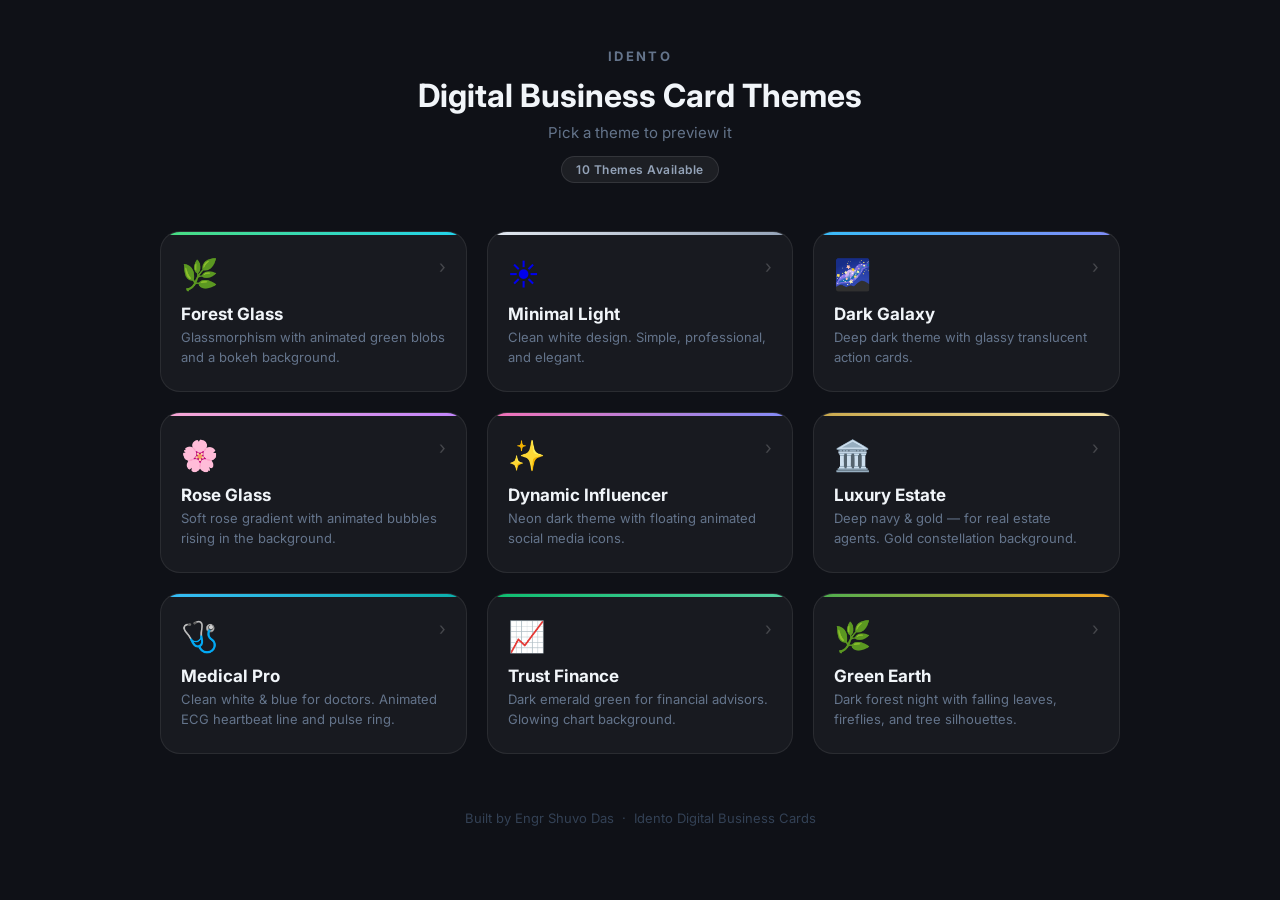
==== commit ab000db8: "Update index.html" ====
--- a/index.html
+++ b/index.html
@@ -208,12 +208,6 @@
       <span class="arrow">›</span>
     </a>
 
-    <a href="World Explorer/index.html" class="card" style="--accent: linear-gradient(90deg, #0affb2, #7f5af0);">
-      <span class="icon">🌠</span>
-      <p class="theme-name">World Explorer</p>
-      <p class="theme-desc">For tour operators. Aurora borealis + twinkling star field background.</p>
-      <span class="arrow">›</span>
-    </a>
 
     <a href="Green Earth/index.html" class="card" style="--accent: linear-gradient(90deg, #4caf50, #f9a825);">
       <span class="icon">🌿</span>
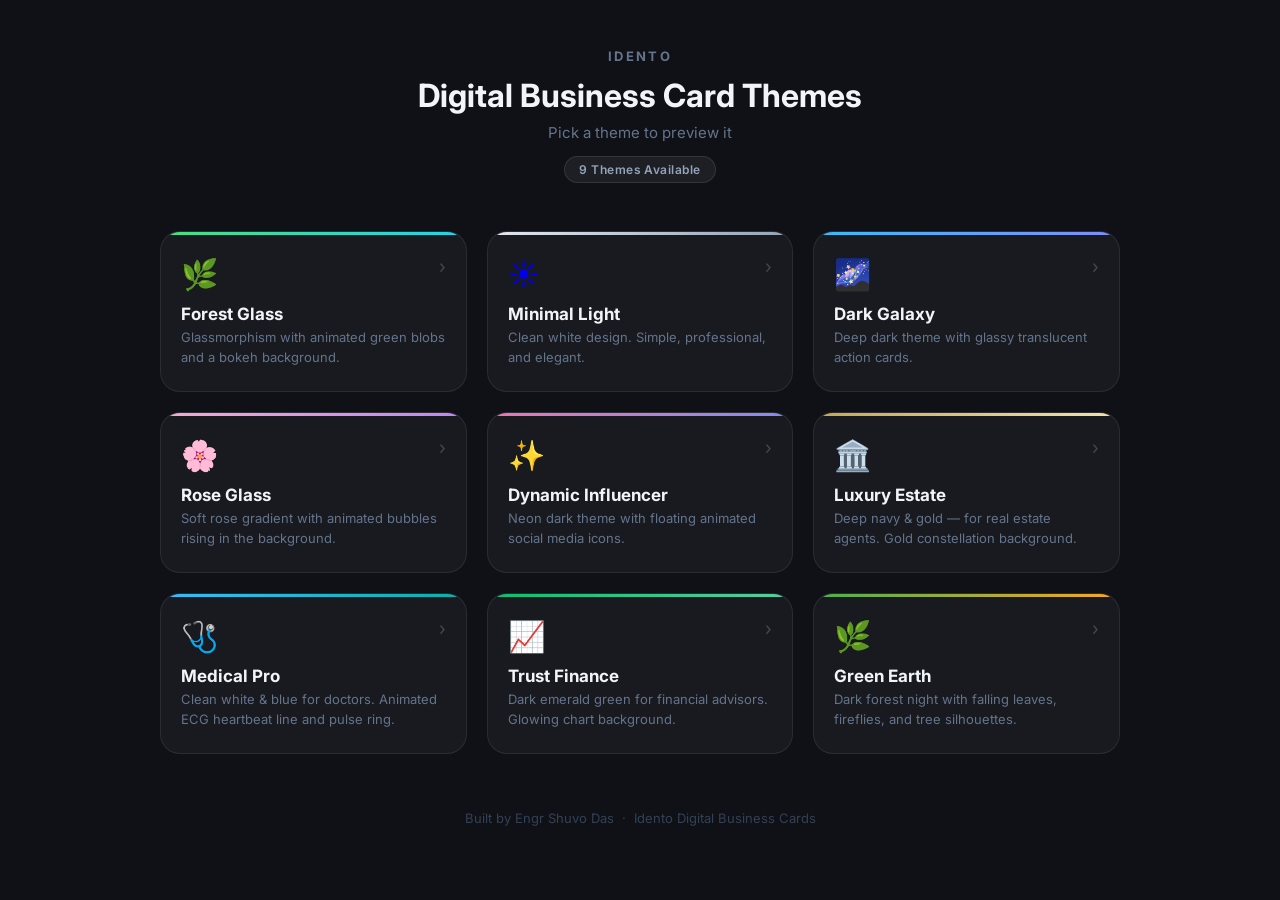
==== commit a0a319a1: "Update index.html" ====
--- a/index.html
+++ b/index.html
@@ -147,7 +147,7 @@
     <p class="logo">Idento</p>
     <h1>Digital Business Card Themes</h1>
     <p class="subtitle">Pick a theme to preview it</p>
-    <span class="badge">10 Themes Available</span>
+    <span class="badge">9 Themes Available</span>
   </header>
 
   <div class="grid">
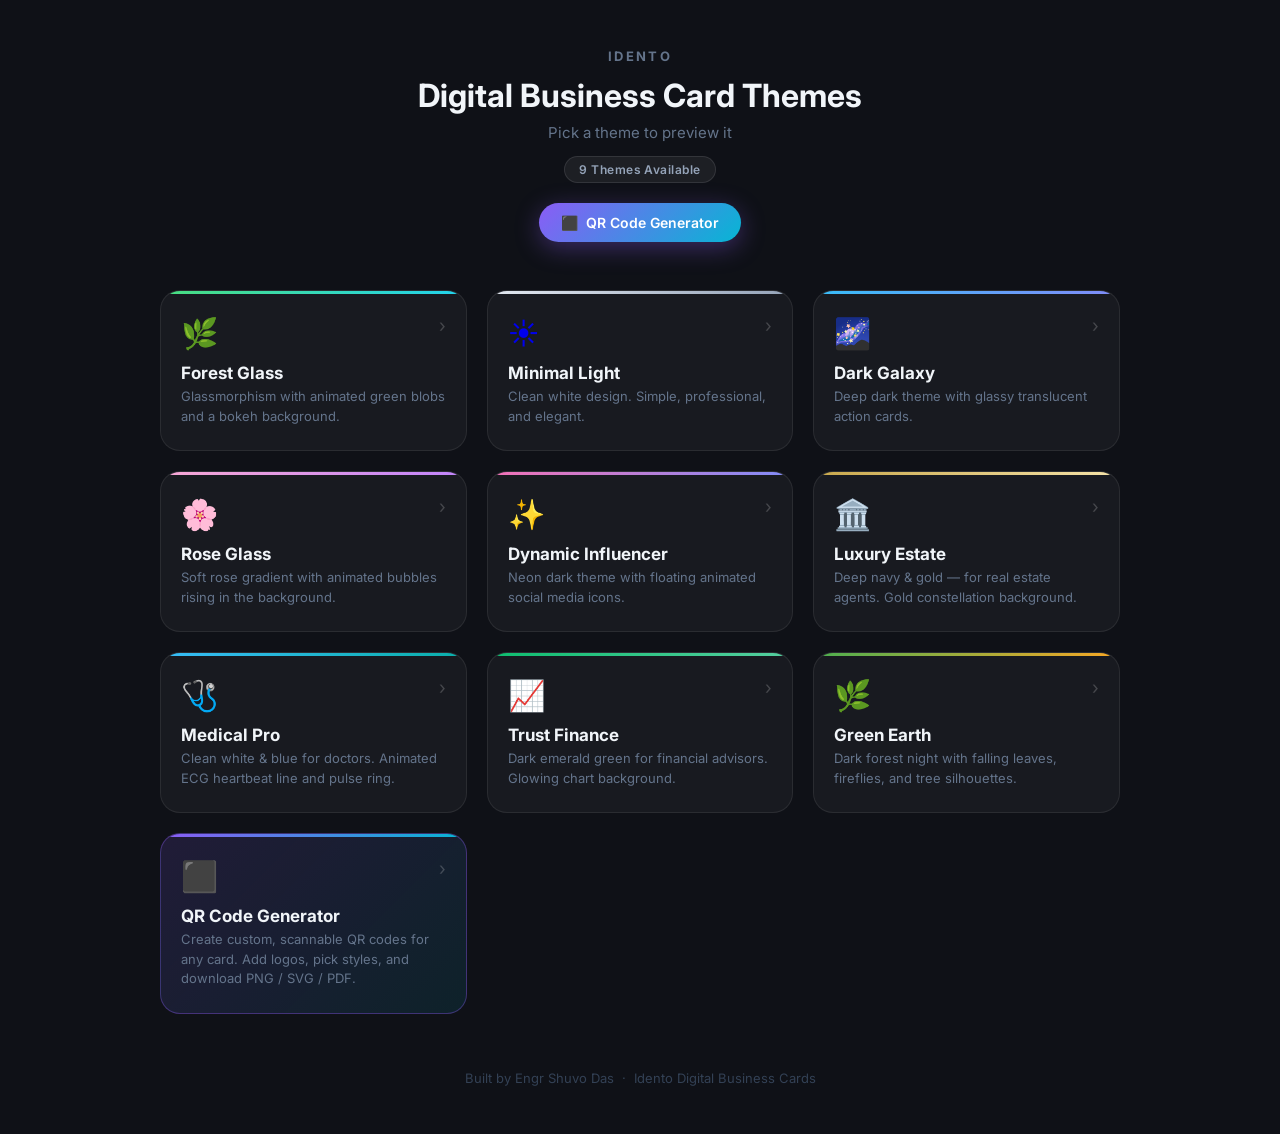
==== commit 63e8b0fd: "add new QR code generator" ====
--- a/index.html
+++ b/index.html
@@ -132,6 +132,40 @@
       transform: translateX(3px);
     }
 
+    /* ── QR BUTTON ── */
+    .qr-btn {
+      display: inline-flex;
+      align-items: center;
+      gap: 8px;
+      margin-top: 20px;
+      padding: 11px 22px;
+      background: linear-gradient(135deg,#8b5cf6,#06b6d4);
+      color: #fff;
+      text-decoration: none;
+      font-size: 14px;
+      font-weight: 600;
+      border-radius: 999px;
+      transition: opacity 0.2s ease, transform 0.2s ease;
+      box-shadow: 0 6px 24px rgba(139,92,246,0.35);
+    }
+
+    .qr-btn:hover { opacity: 0.88; transform: translateY(-2px); }
+
+    /* ── QR CARD (special) ── */
+    .card-qr {
+      background: linear-gradient(135deg,rgba(139,92,246,0.15),rgba(6,182,212,0.1));
+      border-color: rgba(139,92,246,0.35);
+    }
+
+    .card-qr:hover {
+      border-color: rgba(139,92,246,0.6);
+      background: linear-gradient(135deg,rgba(139,92,246,0.22),rgba(6,182,212,0.15));
+    }
+
+    .card-qr::before {
+      background: linear-gradient(90deg,#8b5cf6,#06b6d4);
+    }
+
     /* ── FOOTER ── */
     footer {
       text-align: center;
@@ -148,6 +182,10 @@
     <h1>Digital Business Card Themes</h1>
     <p class="subtitle">Pick a theme to preview it</p>
     <span class="badge">9 Themes Available</span>
+    <br />
+    <a href="qr-generator.html" class="qr-btn">
+      <span>⬛</span> QR Code Generator
+    </a>
   </header>
 
   <div class="grid">
@@ -216,6 +254,13 @@
       <span class="arrow">›</span>
     </a>
 
+    <a href="qr-generator.html" class="card card-qr" style="--accent: linear-gradient(90deg,#8b5cf6,#06b6d4);">
+      <span class="icon">⬛</span>
+      <p class="theme-name">QR Code Generator</p>
+      <p class="theme-desc">Create custom, scannable QR codes for any card. Add logos, pick styles, and download PNG / SVG / PDF.</p>
+      <span class="arrow">›</span>
+    </a>
+
   </div>
 
   <footer>
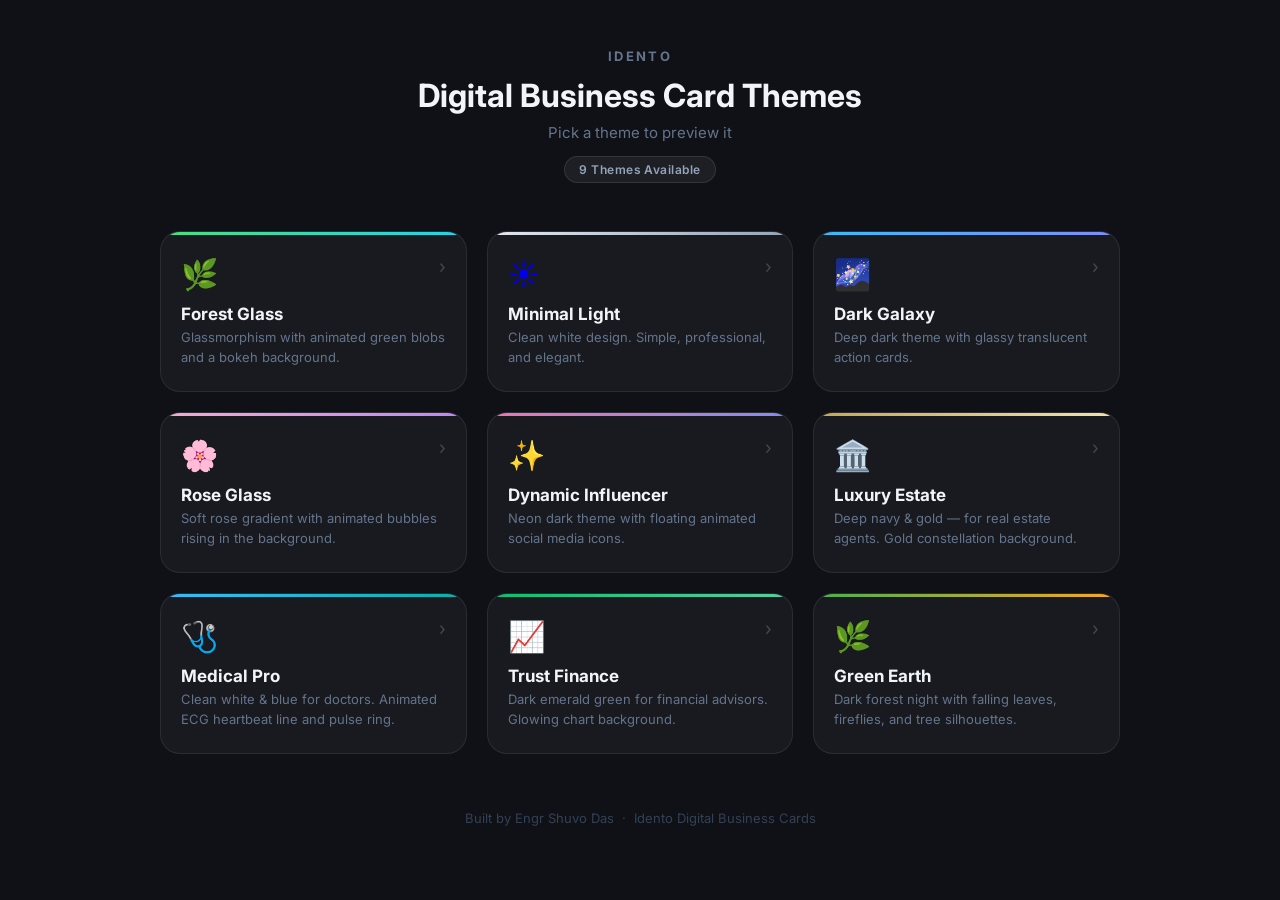
==== commit 816a7ac2: "remove qr genarator" ====
--- a/index.html
+++ b/index.html
@@ -132,39 +132,6 @@
       transform: translateX(3px);
     }
 
-    /* ── QR BUTTON ── */
-    .qr-btn {
-      display: inline-flex;
-      align-items: center;
-      gap: 8px;
-      margin-top: 20px;
-      padding: 11px 22px;
-      background: linear-gradient(135deg,#8b5cf6,#06b6d4);
-      color: #fff;
-      text-decoration: none;
-      font-size: 14px;
-      font-weight: 600;
-      border-radius: 999px;
-      transition: opacity 0.2s ease, transform 0.2s ease;
-      box-shadow: 0 6px 24px rgba(139,92,246,0.35);
-    }
-
-    .qr-btn:hover { opacity: 0.88; transform: translateY(-2px); }
-
-    /* ── QR CARD (special) ── */
-    .card-qr {
-      background: linear-gradient(135deg,rgba(139,92,246,0.15),rgba(6,182,212,0.1));
-      border-color: rgba(139,92,246,0.35);
-    }
-
-    .card-qr:hover {
-      border-color: rgba(139,92,246,0.6);
-      background: linear-gradient(135deg,rgba(139,92,246,0.22),rgba(6,182,212,0.15));
-    }
-
-    .card-qr::before {
-      background: linear-gradient(90deg,#8b5cf6,#06b6d4);
-    }
 
     /* ── FOOTER ── */
     footer {
@@ -182,10 +149,6 @@
     <h1>Digital Business Card Themes</h1>
     <p class="subtitle">Pick a theme to preview it</p>
     <span class="badge">9 Themes Available</span>
-    <br />
-    <a href="qr-generator.html" class="qr-btn">
-      <span>⬛</span> QR Code Generator
-    </a>
   </header>
 
   <div class="grid">
@@ -254,12 +217,6 @@
       <span class="arrow">›</span>
     </a>
 
-    <a href="qr-generator.html" class="card card-qr" style="--accent: linear-gradient(90deg,#8b5cf6,#06b6d4);">
-      <span class="icon">⬛</span>
-      <p class="theme-name">QR Code Generator</p>
-      <p class="theme-desc">Create custom, scannable QR codes for any card. Add logos, pick styles, and download PNG / SVG / PDF.</p>
-      <span class="arrow">›</span>
-    </a>
 
   </div>
 
